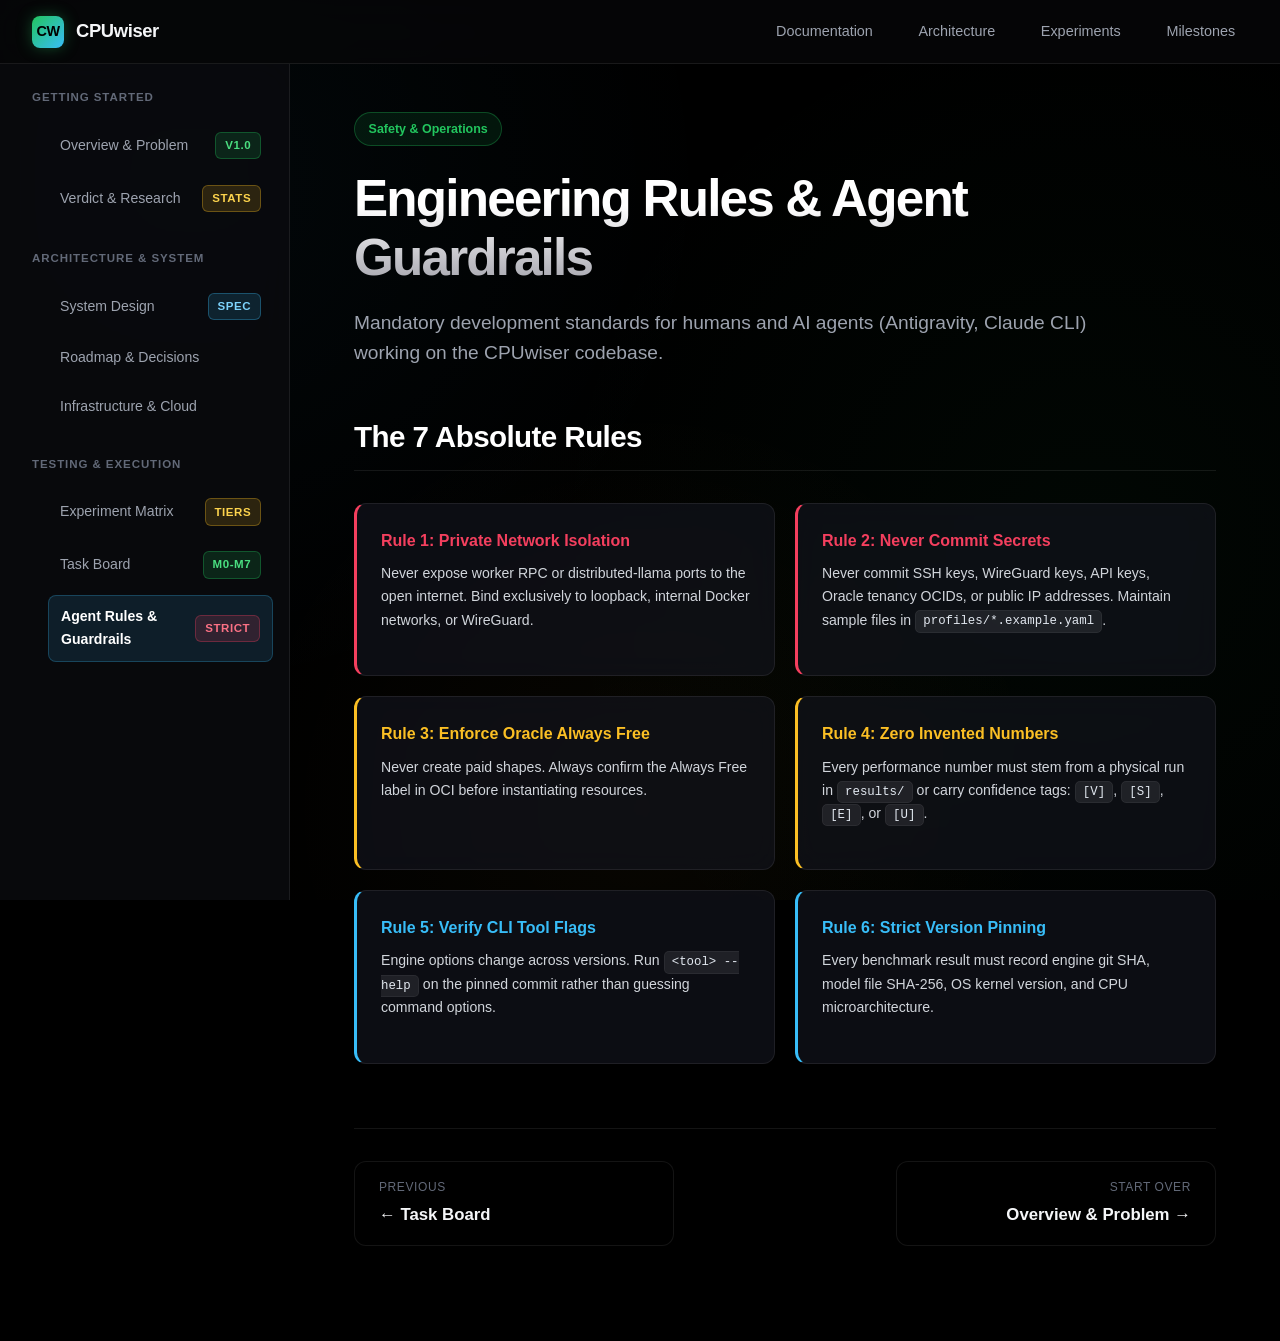
==== docs/website/claude.html @ b7687241 "pushing docs" ====
<!DOCTYPE html>
<html lang="en">
<head>
  <meta charset="UTF-8">
  <meta name="viewport" content="width=device-width, initial-scale=1.0">
  <title>Agent Rules & Development Guardrails — CPUwiser</title>
  <link rel="stylesheet" href="assets/css/style.css">
</head>
<body>
  <header class="top-nav">
    <a href="../index.html" class="brand"><div class="brand-icon">CW</div><span>CPUwiser</span></a>
    <nav class="nav-links">
      <a href="../index.html" class="nav-link">Documentation</a>
      <a href="design.html" class="nav-link">Architecture</a>
      <a href="experiments.html" class="nav-link">Experiments</a>
      <a href="tasks.html" class="nav-link">Milestones</a>
    </nav>
  </header>

  <div class="app-layout">
    <aside class="sidebar">
      <div class="sidebar-group">
        <div class="sidebar-title">Getting Started</div>
        <ul class="sidebar-menu">
          <li class="sidebar-item"><a href="../index.html"><span>Overview & Problem</span> <span class="badge badge-green">v1.0</span></a></li>
          <li class="sidebar-item"><a href="research.html"><span>Verdict & Research</span> <span class="badge badge-yellow">Stats</span></a></li>
        </ul>
      </div>
      <div class="sidebar-group">
        <div class="sidebar-title">Architecture & System</div>
        <ul class="sidebar-menu">
          <li class="sidebar-item"><a href="design.html"><span>System Design</span> <span class="badge badge-cyan">Spec</span></a></li>
          <li class="sidebar-item"><a href="plan.html"><span>Roadmap & Decisions</span></a></li>
          <li class="sidebar-item"><a href="infra.html"><span>Infrastructure & Cloud</span></a></li>
        </ul>
      </div>
      <div class="sidebar-group">
        <div class="sidebar-title">Testing & Execution</div>
        <ul class="sidebar-menu">
          <li class="sidebar-item"><a href="experiments.html"><span>Experiment Matrix</span> <span class="badge badge-yellow">Tiers</span></a></li>
          <li class="sidebar-item"><a href="tasks.html"><span>Task Board</span> <span class="badge badge-green">M0-M7</span></a></li>
          <li class="sidebar-item active"><a href="claude.html"><span>Agent Rules & Guardrails</span> <span class="badge badge-red">Strict</span></a></li>
        </ul>
      </div>
    </aside>

    <main class="main-wrapper">
      <div class="content-container">
        <div class="hero-badge">Safety & Operations</div>
        <h1 class="hero-title">Engineering Rules & Agent Guardrails</h1>
        <p class="hero-subtitle">
          Mandatory development standards for humans and AI agents (Antigravity, Claude CLI) working on the CPUwiser codebase.
        </p>

        <h2>The 7 Absolute Rules</h2>
        <div class="card-grid">
          <div class="glass-card" style="border-left: 3px solid var(--accent-red);">
            <strong style="color: var(--accent-red);">Rule 1: Private Network Isolation</strong>
            <p style="margin-top: 0.5rem; font-size: 0.88rem;">Never expose worker RPC or distributed-llama ports to the open internet. Bind exclusively to loopback, internal Docker networks, or WireGuard.</p>
          </div>
          <div class="glass-card" style="border-left: 3px solid var(--accent-red);">
            <strong style="color: var(--accent-red);">Rule 2: Never Commit Secrets</strong>
            <p style="margin-top: 0.5rem; font-size: 0.88rem;">Never commit SSH keys, WireGuard keys, API keys, Oracle tenancy OCIDs, or public IP addresses. Maintain sample files in <code>profiles/*.example.yaml</code>.</p>
          </div>
          <div class="glass-card" style="border-left: 3px solid var(--accent-yellow);">
            <strong style="color: var(--accent-yellow);">Rule 3: Enforce Oracle Always Free</strong>
            <p style="margin-top: 0.5rem; font-size: 0.88rem;">Never create paid shapes. Always confirm the Always Free label in OCI before instantiating resources.</p>
          </div>
          <div class="glass-card" style="border-left: 3px solid var(--accent-yellow);">
            <strong style="color: var(--accent-yellow);">Rule 4: Zero Invented Numbers</strong>
            <p style="margin-top: 0.5rem; font-size: 0.88rem;">Every performance number must stem from a physical run in <code>results/</code> or carry confidence tags: <code>[V]</code>, <code>[S]</code>, <code>[E]</code>, or <code>[U]</code>.</p>
          </div>
          <div class="glass-card" style="border-left: 3px solid var(--accent-cyan);">
            <strong style="color: var(--accent-cyan);">Rule 5: Verify CLI Tool Flags</strong>
            <p style="margin-top: 0.5rem; font-size: 0.88rem;">Engine options change across versions. Run <code>&lt;tool&gt; --help</code> on the pinned commit rather than guessing command options.</p>
          </div>
          <div class="glass-card" style="border-left: 3px solid var(--accent-cyan);">
            <strong style="color: var(--accent-cyan);">Rule 6: Strict Version Pinning</strong>
            <p style="margin-top: 0.5rem; font-size: 0.88rem;">Every benchmark result must record engine git SHA, model file SHA-256, OS kernel version, and CPU microarchitecture.</p>
          </div>
        </div>

        <div class="doc-footer-nav">
          <a href="tasks.html" class="doc-footer-btn">
            <span class="label">Previous</span>
            <span class="title">← Task Board</span>
          </a>
          <a href="../index.html" class="doc-footer-btn" style="text-align: right;">
            <span class="label">Start Over</span>
            <span class="title">Overview & Problem →</span>
          </a>
        </div>
      </div>
    </main>
  </div>
  <script src="assets/js/main.js"></script>
</body>
</html>
---- docs/website/assets/css/style.css ----
/* CPUwiser Production Documentation Design System */
/* Theme: OLED Pitch Black + Apple-style Frosted Glass + Neon Accents */

:root {
  --bg-primary: #000000;
  --bg-secondary: #000000;
  --bg-tertiary: #000000;

  --glass-bg: rgba(0, 0, 0, 0.65);
  --glass-bg-hover: rgba(28, 32, 45, 0.75);
  --glass-border: rgba(255, 255, 255, 0.08);
  --glass-border-hover: rgba(255, 255, 255, 0.16);
  --glass-shadow: 0 8px 32px 0 rgba(0, 0, 0, 0.45);

  --text-primary: #f5f6f8;
  --text-secondary: #9da3af;
  --text-muted: #626978;

  --accent-green: #22c55e;
  --accent-green-glow: rgba(34, 197, 94, 0.22);
  --accent-yellow: #fbbf24;
  --accent-yellow-glow: rgba(251, 191, 36, 0.22);
  --accent-red: #f43f5e;
  --accent-red-glow: rgba(244, 63, 94, 0.22);
  --accent-cyan: #38bdf8;
  --accent-cyan-glow: rgba(56, 189, 248, 0.22);

  --font-sans: -apple-system, BlinkMacSystemFont, "SF Pro Display", "SF Pro Text", "Segoe UI", Roboto, Helvetica, Arial, sans-serif;
  --font-mono: "SF Mono", "Fira Code", Menlo, Monaco, Consolas, monospace;

  --sidebar-width: 290px;
  --header-height: 64px;
}

* {
  margin: 0;
  padding: 0;
  box-sizing: border-box;
}

html {
  scroll-behavior: smooth;
  color-scheme: dark;
}

body {
  background-color: var(--bg-primary);
  color: var(--text-primary);
  font-family: var(--font-sans);
  line-height: 1.65;
  -webkit-font-smoothing: antialiased;
  -moz-osx-font-smoothing: grayscale;
  overflow-x: hidden;
  background-image:
    radial-gradient(circle at 15% 20%, rgba(56, 189, 248, 0.04) 0%, transparent 40%),
    radial-gradient(circle at 85% 60%, rgba(34, 197, 94, 0.035) 0%, transparent 45%),
    radial-gradient(circle at 50% 90%, rgba(251, 191, 36, 0.03) 0%, transparent 40%);
  background-attachment: fixed;
}

/* Glassmorphism Classes */
.glass-panel {
  background: var(--glass-bg);
  backdrop-filter: blur(18px);
  -webkit-backdrop-filter: blur(18px);
  border: 1px solid var(--glass-border);
  border-radius: 14px;
  box-shadow: var(--glass-shadow);
  transition: all 0.25s cubic-bezier(0.16, 1, 0.3, 1);
}

.glass-panel:hover {
  border-color: var(--glass-border-hover);
}

.glass-card {
  background: rgba(20, 23, 33, 0.6);
  backdrop-filter: blur(14px);
  -webkit-backdrop-filter: blur(14px);
  border: 1px solid var(--glass-border);
  border-radius: 12px;
  padding: 1.5rem;
  transition: transform 0.2s ease, border-color 0.2s ease, box-shadow 0.2s ease;
}

.glass-card:hover {
  transform: translateY(-2px);
  border-color: rgba(255, 255, 255, 0.18);
  box-shadow: 0 12px 30px rgba(0, 0, 0, 0.5);
}

/* Layout */
.app-layout {
  display: flex;
  min-height: 100vh;
}

/* Navigation Header */
.top-nav {
  position: fixed;
  top: 0;
  left: 0;
  right: 0;
  height: var(--header-height);
  background: rgba(7, 7, 9, 0.75);
  backdrop-filter: blur(20px);
  -webkit-backdrop-filter: blur(20px);
  border-bottom: 1px solid var(--glass-border);
  display: flex;
  align-items: center;
  justify-content: space-between;
  padding: 0 2rem;
  z-index: 1000;
}

.brand {
  display: flex;
  align-items: center;
  gap: 0.75rem;
  text-decoration: none;
  color: var(--text-primary);
  font-weight: 700;
  font-size: 1.15rem;
  letter-spacing: -0.02em;
}

.brand-icon {
  width: 32px;
  height: 32px;
  border-radius: 8px;
  background: linear-gradient(135deg, #22c55e 0%, #38bdf8 100%);
  display: flex;
  align-items: center;
  justify-content: center;
  color: #000;
  font-weight: 900;
  font-size: 0.9rem;
  box-shadow: 0 0 15px rgba(34, 197, 94, 0.35);
}

.nav-links {
  display: flex;
  gap: 1.25rem;
  align-items: center;
}

.nav-link {
  color: var(--text-secondary);
  text-decoration: none;
  font-size: 0.9rem;
  font-weight: 500;
  transition: color 0.15s ease;
  padding: 0.4rem 0.8rem;
  border-radius: 8px;
}

.nav-link:hover,
.nav-link.active {
  color: #fff;
  background: rgba(255, 255, 255, 0.05);
}

/* Sidebar navigation */
.sidebar {
  position: fixed;
  top: var(--header-height);
  left: 0;
  width: var(--sidebar-width);
  height: calc(100vh - var(--header-height));
  background: rgba(10, 11, 15, 0.85);
  backdrop-filter: blur(20px);
  -webkit-backdrop-filter: blur(20px);
  border-right: 1px solid var(--glass-border);
  padding: 1.5rem 1rem 3rem 1.25rem;
  overflow-y: auto;
  z-index: 900;
}

.sidebar::-webkit-scrollbar {
  width: 5px;
}

.sidebar::-webkit-scrollbar-thumb {
  background: rgba(255, 255, 255, 0.1);
  border-radius: 4px;
}

.sidebar-group {
  margin-bottom: 1.75rem;
}

.sidebar-title {
  text-transform: uppercase;
  font-size: 0.72rem;
  font-weight: 700;
  letter-spacing: 0.08em;
  color: var(--text-muted);
  margin-bottom: 0.6rem;
  padding-left: 0.75rem;
}

.sidebar-menu {
  list-style: none;
}

.sidebar-item a {
  display: flex;
  align-items: center;
  justify-content: space-between;
  padding: 0.55rem 0.75rem;
  color: var(--text-secondary);
  text-decoration: none;
  font-size: 0.88rem;
  font-weight: 500;
  border-radius: 8px;
  transition: all 0.15s ease;
  margin-bottom: 2px;
}

.sidebar-item a:hover {
  color: #fff;
  background: rgba(255, 255, 255, 0.05);
}

.sidebar-item.active a {
  color: #fff;
  background: rgba(56, 189, 248, 0.12);
  border: 1px solid rgba(56, 189, 248, 0.25);
  font-weight: 600;
}

/* Main Content Area */
.main-wrapper {
  margin-left: var(--sidebar-width);
  margin-top: var(--header-height);
  flex: 1;
  max-width: calc(100% - var(--sidebar-width));
  padding: 3rem 4rem 6rem;
}

.content-container {
  max-width: 960px;
  margin: 0 auto;
}

/* Hero Section */
.hero-badge {
  display: inline-flex;
  align-items: center;
  gap: 0.5rem;
  padding: 0.35rem 0.85rem;
  border-radius: 9999px;
  font-size: 0.78rem;
  font-weight: 600;
  background: rgba(34, 197, 94, 0.1);
  border: 1px solid rgba(34, 197, 94, 0.3);
  color: var(--accent-green);
  margin-bottom: 1.5rem;
}

.hero-title {
  font-size: 3.2rem;
  font-weight: 800;
  letter-spacing: -0.035em;
  line-height: 1.15;
  margin-bottom: 1.25rem;
  background: linear-gradient(180deg, #ffffff 30%, #a1a1aa 100%);
  -webkit-background-clip: text;
  -webkit-text-fill-color: transparent;
}

.hero-subtitle {
  font-size: 1.2rem;
  color: var(--text-secondary);
  line-height: 1.6;
  margin-bottom: 2.5rem;
  max-width: 780px;
}

/* Callouts / Alerts */
.callout {
  padding: 1.15rem 1.4rem;
  border-radius: 10px;
  margin: 1.5rem 0;
  font-size: 0.92rem;
  display: flex;
  gap: 0.85rem;
  align-items: flex-start;
  backdrop-filter: blur(12px);
}

.callout-info {
  background: rgba(56, 189, 248, 0.08);
  border: 1px solid rgba(56, 189, 248, 0.25);
  color: #bae6fd;
}

.callout-warning {
  background: rgba(251, 191, 36, 0.08);
  border: 1px solid rgba(251, 191, 36, 0.25);
  color: #fde68a;
}

.callout-danger {
  background: rgba(244, 63, 94, 0.08);
  border: 1px solid rgba(244, 63, 94, 0.25);
  color: #fecdd3;
}

.callout-success {
  background: rgba(34, 197, 94, 0.08);
  border: 1px solid rgba(34, 197, 94, 0.25);
  color: #bbf7d0;
}

/* Badges & Tags */
.badge {
  display: inline-block;
  padding: 0.2rem 0.55rem;
  border-radius: 6px;
  font-size: 0.72rem;
  font-weight: 600;
  text-transform: uppercase;
  letter-spacing: 0.05em;
}

.badge-green {
  background: rgba(34, 197, 94, 0.15);
  color: #4ade80;
  border: 1px solid rgba(34, 197, 94, 0.3);
}

.badge-yellow {
  background: rgba(251, 191, 36, 0.15);
  color: #fcd34d;
  border: 1px solid rgba(251, 191, 36, 0.3);
}

.badge-red {
  background: rgba(244, 63, 94, 0.15);
  color: #fb7185;
  border: 1px solid rgba(244, 63, 94, 0.3);
}

.badge-cyan {
  background: rgba(56, 189, 248, 0.15);
  color: #7dd3fc;
  border: 1px solid rgba(56, 189, 248, 0.3);
}

/* Grid Cards */
.card-grid {
  display: grid;
  grid-template-columns: repeat(auto-fit, minmax(280px, 1fr));
  gap: 1.25rem;
  margin: 2rem 0;
}

/* Typography in content */
h1,
h2,
h3,
h4 {
  color: #fff;
  letter-spacing: -0.02em;
  font-weight: 700;
}

h2 {
  font-size: 1.85rem;
  margin: 2.75rem 0 1rem;
  padding-bottom: 0.5rem;
  border-bottom: 1px solid var(--glass-border);
}

h3 {
  font-size: 1.35rem;
  margin: 2rem 0 0.85rem;
}

p {
  margin-bottom: 1.2rem;
  color: #d1d5db;
}

ul,
ol {
  margin: 1rem 0 1.5rem 1.75rem;
  color: #d1d5db;
}

li {
  margin-bottom: 0.5rem;
}

/* Code & Pre */
code {
  font-family: var(--font-mono);
  font-size: 0.88em;
  background: rgba(255, 255, 255, 0.08);
  padding: 0.2rem 0.45rem;
  border-radius: 5px;
  color: #e2e8f0;
  border: 1px solid rgba(255, 255, 255, 0.05);
}

pre {
  background: #090a0d;
  border: 1px solid var(--glass-border);
  border-radius: 12px;
  padding: 1.25rem;
  overflow-x: auto;
  margin: 1.5rem 0;
  position: relative;
}

pre code {
  background: none;
  padding: 0;
  border: none;
  color: #e2e8f0;
  font-size: 0.88rem;
  line-height: 1.55;
}

/* Tables */
.table-container {
  overflow-x: auto;
  margin: 1.75rem 0;
  border-radius: 12px;
  border: 1px solid var(--glass-border);
  background: rgba(15, 17, 24, 0.5);
  backdrop-filter: blur(12px);
}

table {
  width: 100%;
  border-collapse: collapse;
  text-align: left;
  font-size: 0.9rem;
}

th,
td {
  padding: 0.85rem 1.15rem;
  border-bottom: 1px solid rgba(255, 255, 255, 0.06);
}

th {
  background: rgba(255, 255, 255, 0.03);
  color: #f3f4f6;
  font-weight: 600;
}

tr:last-child td {
  border-bottom: none;
}

tr:hover td {
  background: rgba(255, 255, 255, 0.02);
}

/* Architecture Interactive SVG Diagrams */
.diagram-container {
  background: #08090d;
  border: 1px solid var(--glass-border);
  border-radius: 16px;
  padding: 2rem;
  margin: 2.25rem 0;
  box-shadow: inset 0 0 30px rgba(0, 0, 0, 0.7);
  overflow: hidden;
}

.diagram-header {
  display: flex;
  justify-content: space-between;
  align-items: center;
  margin-bottom: 1.5rem;
  padding-bottom: 0.75rem;
  border-bottom: 1px solid rgba(255, 255, 255, 0.06);
}

.diagram-title {
  font-size: 0.95rem;
  font-weight: 600;
  color: #e5e7eb;
}

/* Pagination / Book Footer */
.doc-footer-nav {
  display: flex;
  justify-content: space-between;
  gap: 1.5rem;
  margin-top: 4rem;
  padding-top: 2rem;
  border-top: 1px solid var(--glass-border);
}

.doc-footer-btn {
  display: flex;
  flex-direction: column;
  padding: 1rem 1.5rem;
  border-radius: 12px;
  text-decoration: none;
  background: var(--glass-bg);
  border: 1px solid var(--glass-border);
  color: var(--text-primary);
  flex: 1;
  max-width: 320px;
  transition: all 0.2s ease;
}

.doc-footer-btn:hover {
  border-color: rgba(255, 255, 255, 0.2);
  transform: translateY(-2px);
  background: var(--glass-bg-hover);
}

.doc-footer-btn .label {
  font-size: 0.75rem;
  text-transform: uppercase;
  color: var(--text-muted);
  letter-spacing: 0.05em;
  margin-bottom: 0.25rem;
}

.doc-footer-btn .title {
  font-size: 1.05rem;
  font-weight: 600;
}

/* Mobile responsive */
@media (max-width: 900px) {
  .sidebar {
    transform: translateX(-100%);
    transition: transform 0.3s ease;
  }

  .sidebar.open {
    transform: translateX(0);
  }

  .main-wrapper {
    margin-left: 0;
    max-width: 100%;
    padding: 2rem 1.5rem;
  }

  .top-nav {
    padding: 0 1rem;
  }
}
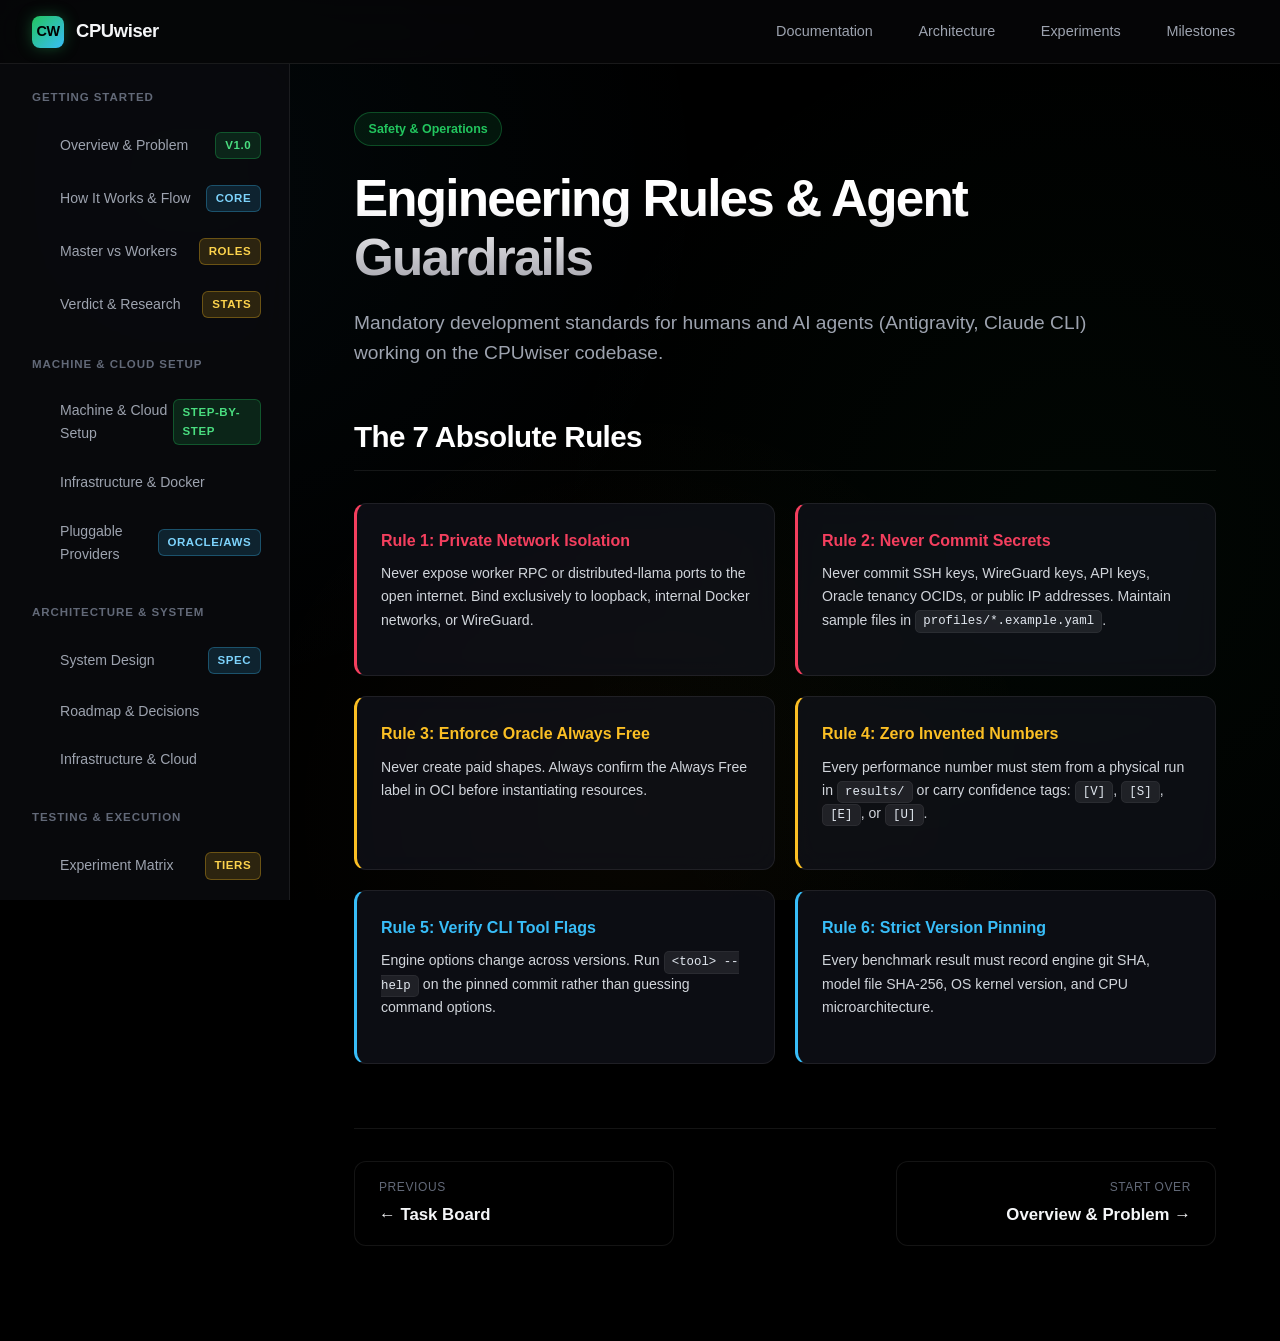
==== commit 7e7f8286: "doc html updated" ====
--- a/docs/website/claude.html
+++ b/docs/website/claude.html
@@ -19,11 +19,21 @@
 
   <div class="app-layout">
     <aside class="sidebar">
-      <div class="sidebar-group">
+            <div class="sidebar-group">
         <div class="sidebar-title">Getting Started</div>
         <ul class="sidebar-menu">
           <li class="sidebar-item"><a href="../index.html"><span>Overview & Problem</span> <span class="badge badge-green">v1.0</span></a></li>
+          <li class="sidebar-item"><a href="how-it-works.html"><span>How It Works & Flow</span> <span class="badge badge-cyan">Core</span></a></li>
+          <li class="sidebar-item"><a href="node-roles.html"><span>Master vs Workers</span> <span class="badge badge-yellow">Roles</span></a></li>
           <li class="sidebar-item"><a href="research.html"><span>Verdict & Research</span> <span class="badge badge-yellow">Stats</span></a></li>
+        </ul>
+      </div>
+      <div class="sidebar-group">
+        <div class="sidebar-title">Machine & Cloud Setup</div>
+        <ul class="sidebar-menu">
+          <li class="sidebar-item"><a href="cloud-setup.html"><span>Machine & Cloud Setup</span> <span class="badge badge-green">Step-by-step</span></a></li>
+          <li class="sidebar-item"><a href="infra.html"><span>Infrastructure & Docker</span></a></li>
+          <li class="sidebar-item"><a href="platforms.html"><span>Pluggable Providers</span> <span class="badge badge-cyan">Oracle/AWS</span></a></li>
         </ul>
       </div>
       <div class="sidebar-group">
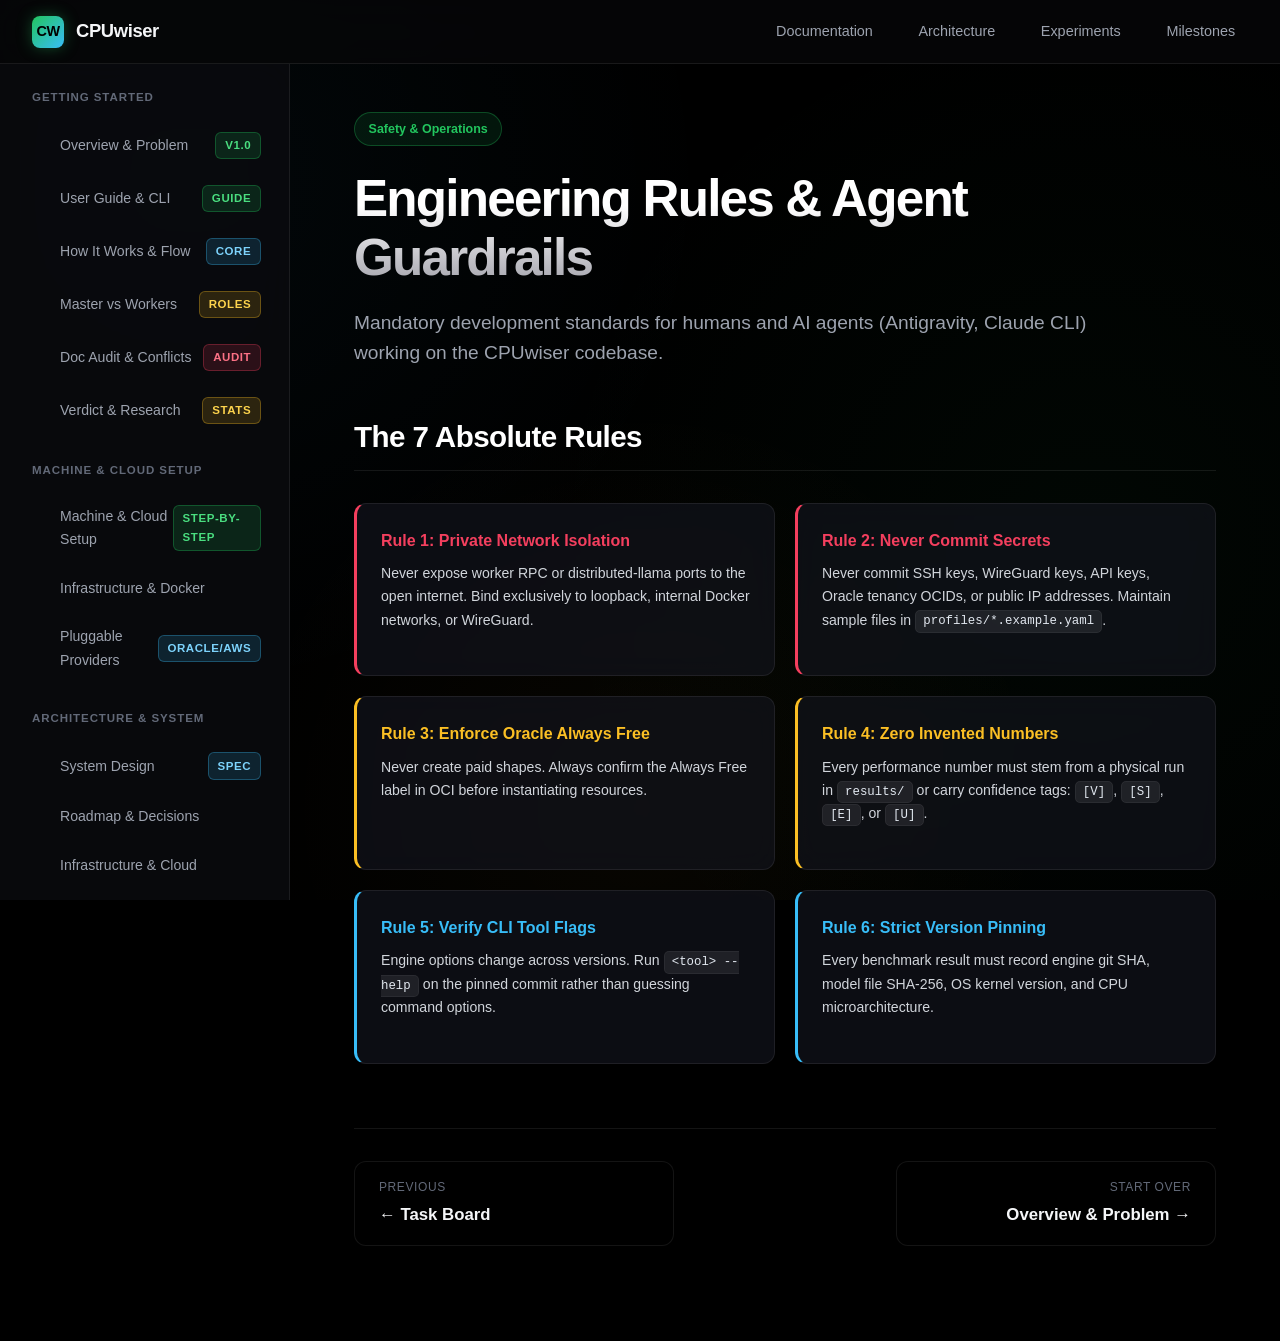
==== commit 63386470: "docs: add user guide, doc audit, and update documentation website" ====
--- a/docs/website/claude.html
+++ b/docs/website/claude.html
@@ -19,12 +19,14 @@
 
   <div class="app-layout">
     <aside class="sidebar">
-            <div class="sidebar-group">
+                  <div class="sidebar-group">
         <div class="sidebar-title">Getting Started</div>
         <ul class="sidebar-menu">
           <li class="sidebar-item"><a href="../index.html"><span>Overview & Problem</span> <span class="badge badge-green">v1.0</span></a></li>
+          <li class="sidebar-item"><a href="user-guide.html"><span>User Guide & CLI</span> <span class="badge badge-green">Guide</span></a></li>
           <li class="sidebar-item"><a href="how-it-works.html"><span>How It Works & Flow</span> <span class="badge badge-cyan">Core</span></a></li>
           <li class="sidebar-item"><a href="node-roles.html"><span>Master vs Workers</span> <span class="badge badge-yellow">Roles</span></a></li>
+          <li class="sidebar-item"><a href="doc-audit.html"><span>Doc Audit & Conflicts</span> <span class="badge badge-red">Audit</span></a></li>
           <li class="sidebar-item"><a href="research.html"><span>Verdict & Research</span> <span class="badge badge-yellow">Stats</span></a></li>
         </ul>
       </div>
